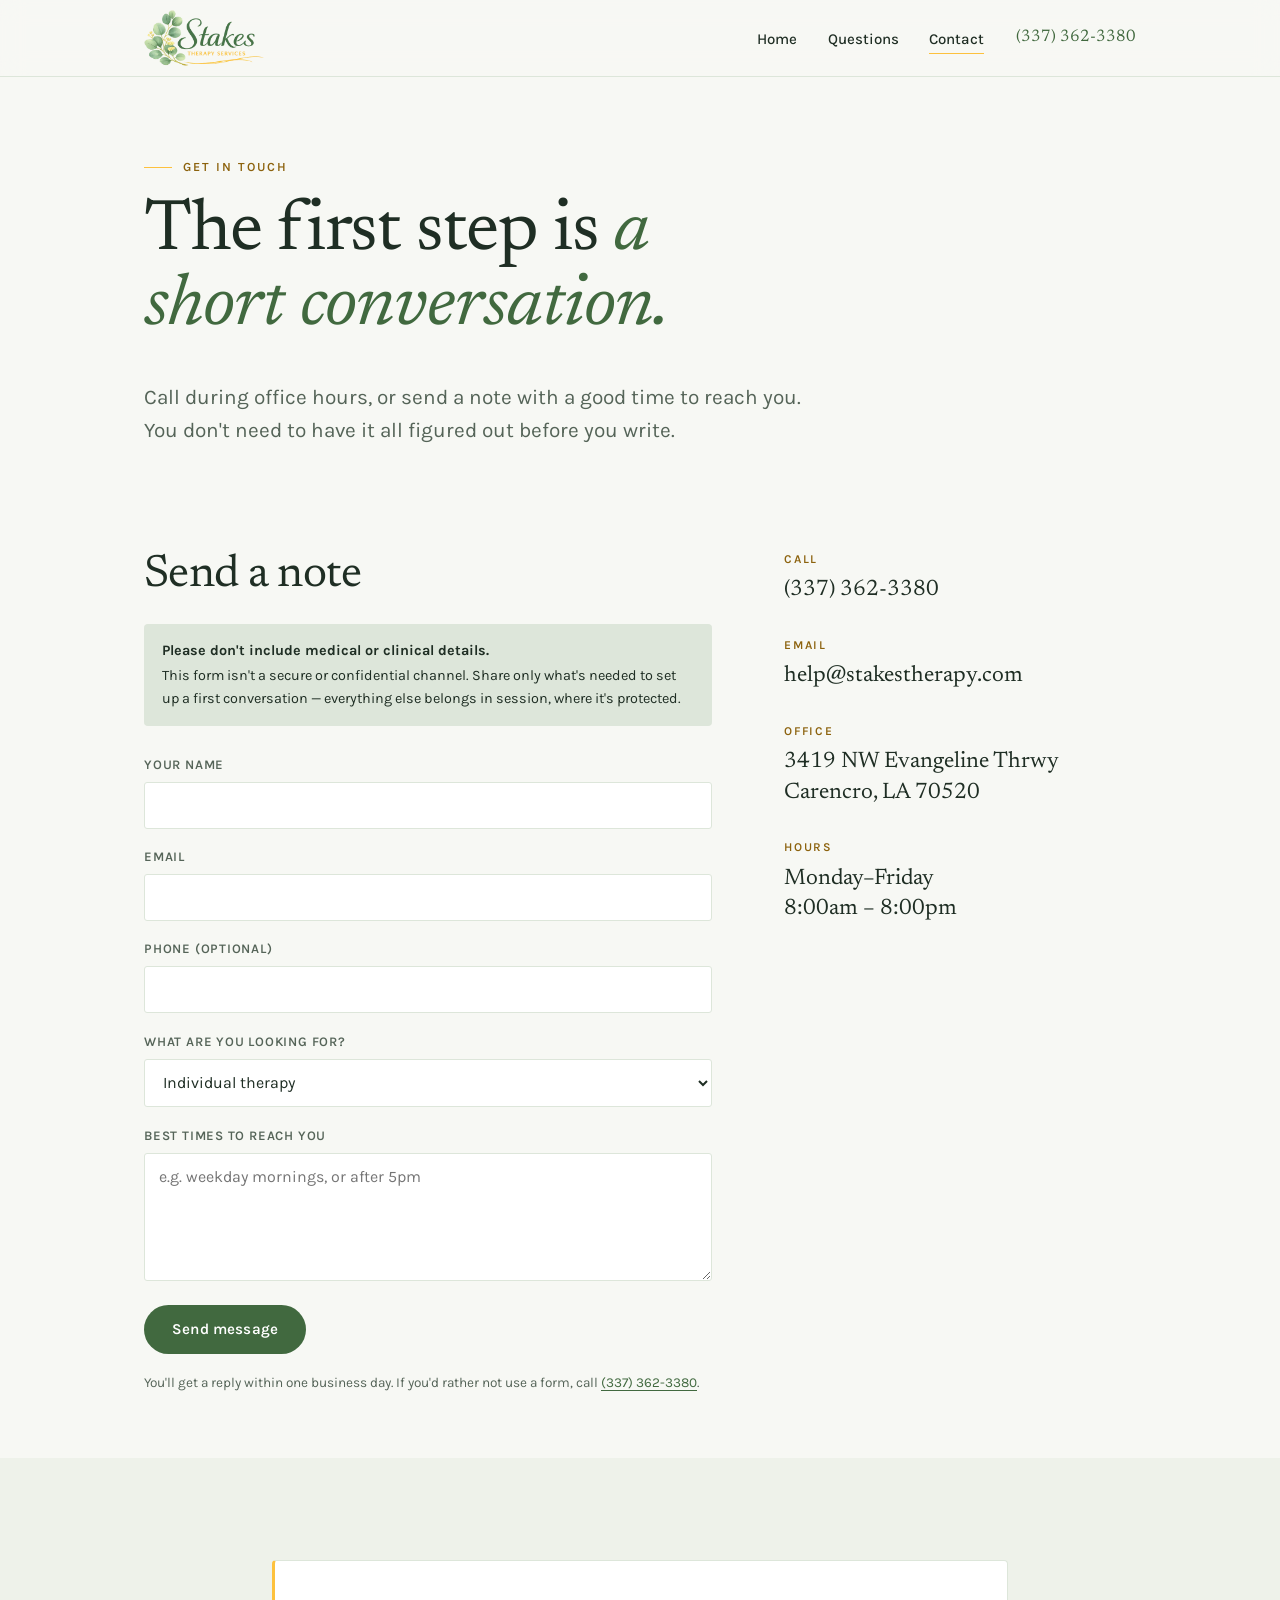
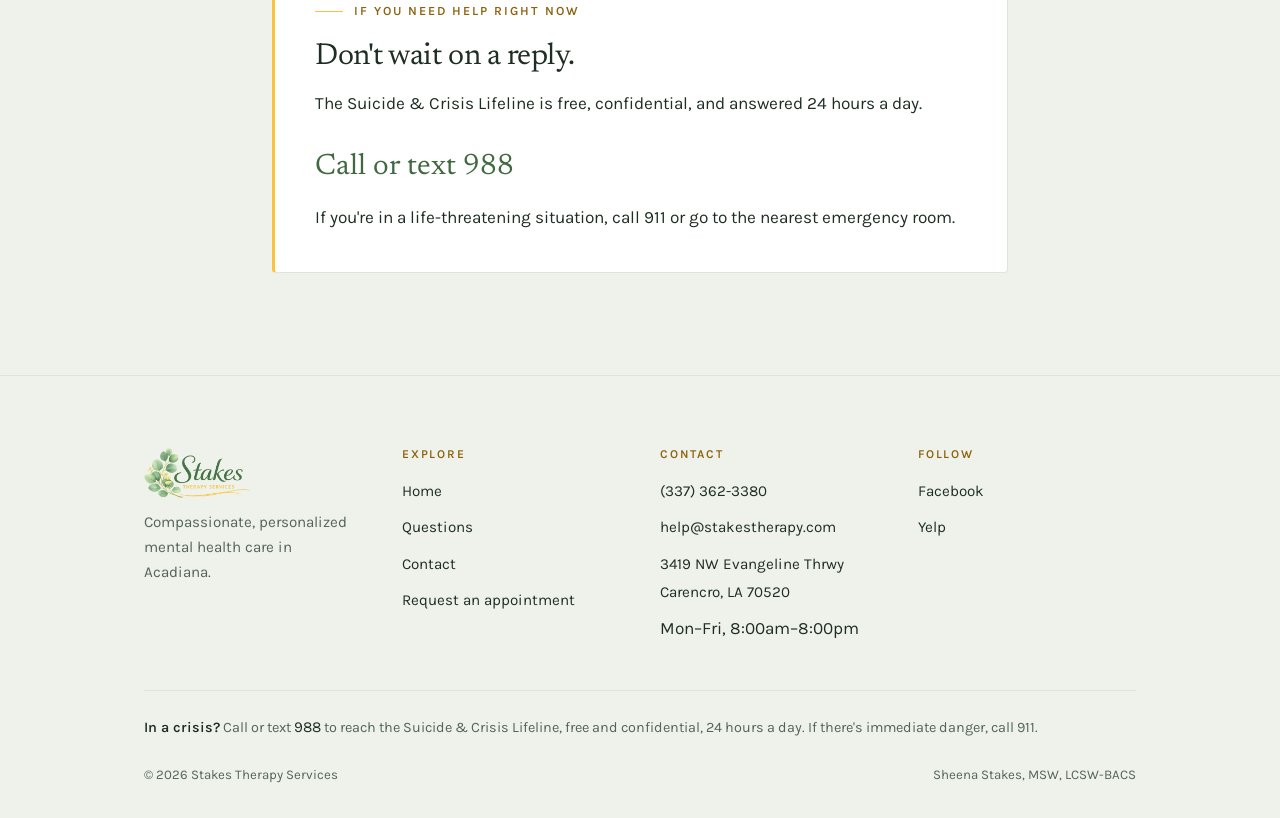
==== contact.html @ 90056694 "Add files via upload" ====
<!DOCTYPE html>
<html lang="en">
<head>
<meta charset="utf-8">
<meta name="viewport" content="width=device-width, initial-scale=1">
<title>Contact — Stakes Therapy Services</title>
<meta name="description" content="Call (337) 362-3380 or email help@stakestherapy.com to schedule with Stakes Therapy Services in Carencro, Louisiana. Monday to Friday, 8:00am to 8:00pm.">
<link rel="canonical" href="https://stakestherapy.com/contact.html">

<link rel="preload" href="assets/fonts/newsreader-latin-wght-normal.woff2" as="font" type="font/woff2" crossorigin>
<link rel="preload" href="assets/fonts/karla-latin-wght-normal.woff2" as="font" type="font/woff2" crossorigin>
<link rel="icon" href="assets/favicon-32.png" sizes="32x32">
<link rel="apple-touch-icon" href="assets/apple-touch-icon.png">
<link rel="stylesheet" href="assets/styles.css">
</head>
<body>

<a class="skip" href="#main">Skip to content</a>

<header class="masthead">
  <div class="wrap masthead__inner">
    <a class="wordmark" href="index.html">
      <picture>
        <source srcset="assets/logo.webp" type="image/webp">
        <img class="logo" src="assets/logo.png" alt="Stakes Therapy Services" width="400" height="186">
      </picture>
    </a>

    <button class="nav-toggle" type="button" aria-expanded="false" aria-controls="nav">Menu</button>

    <nav class="nav" id="nav" aria-label="Main">
      <ul class="nav__links">
        <li><a class="nav__link" href="index.html">Home</a></li>
        <li><a class="nav__link" href="faq.html">Questions</a></li>
        <li><a class="nav__link" href="contact.html" aria-current="page">Contact</a></li>
      </ul>
      <a class="nav__phone" href="tel:+13373623380">(337)&nbsp;362-3380</a>
    </nav>
  </div>
</header>

<main id="main">

  <section class="pagehead">
    <div class="wrap">
      <p class="eyebrow">Get in touch</p>
      <h1>The first step is <span class="accent">a short conversation.</span></h1>
      <p class="lead">
        Call during office hours, or send a note with a good time to reach you.
        You don't need to have it all figured out before you write.
      </p>
    </div>
  </section>

  <section class="section section--tight">
    <div class="wrap split split--flip">

      <!-- Form -->
      <div>
        <h2>Send a note</h2>

        <p class="notice">
          <strong>Please don't include medical or clinical details.</strong>
          This form isn't a secure or confidential channel. Share only what's
          needed to set up a first conversation — everything else belongs in
          session, where it's protected.
        </p>

        <!-- ────────────────────────────────────────────────────────────
             TO MAKE THIS FORM WORK:
             1. Create a free form at https://formspree.io (or Basin,
                Getform — any of them work the same way).
             2. Replace YOUR_FORM_ID below with the ID they give you.
             Until then the form will not deliver. Phone and email
             below always work regardless.
             ──────────────────────────────────────────────────────────── -->
        <form class="form"
              action="https://formspree.io/f/YOUR_FORM_ID"
              method="POST">

          <div class="field">
            <label for="name">Your name</label>
            <input type="text" id="name" name="name" autocomplete="name" required>
          </div>

          <div class="field">
            <label for="email">Email</label>
            <input type="email" id="email" name="email" autocomplete="email" required>
          </div>

          <div class="field">
            <label for="phone">Phone (optional)</label>
            <input type="tel" id="phone" name="phone" autocomplete="tel">
          </div>

          <div class="field">
            <label for="service">What are you looking for?</label>
            <select id="service" name="service">
              <option>Individual therapy</option>
              <option>Couples therapy</option>
              <option>Group therapy</option>
              <option>Clinical supervision &amp; consulting</option>
              <option>Not sure yet</option>
            </select>
          </div>

          <div class="field">
            <label for="message">Best times to reach you</label>
            <textarea id="message" name="message" rows="5" placeholder="e.g. weekday mornings, or after 5pm"></textarea>
          </div>

          <input type="hidden" name="_subject" value="New appointment request — stakestherapy.com">

          <button class="btn btn--solid" type="submit">Send message</button>

          <p class="form__note">
            You'll get a reply within one business day. If you'd rather not use a
            form, call <a href="tel:+13373623380">(337) 362-3380</a>.
          </p>
        </form>
      </div>

      <!-- Details -->
      <div>
        <ul class="info">
          <li>
            <p class="info__label">Call</p>
            <p class="info__value"><a href="tel:+13373623380">(337) 362-3380</a></p>
          </li>
          <li>
            <p class="info__label">Email</p>
            <p class="info__value"><a href="mailto:help@stakestherapy.com">help@stakestherapy.com</a></p>
          </li>
          <li>
            <p class="info__label">Office</p>
            <p class="info__value">
              <a href="https://maps.apple.com/?address=3419%20NW%20Evangeline%20Thrwy,%20Carencro,%20LA%2070520" target="_blank" rel="noopener">
                3419 NW Evangeline Thrwy<br>Carencro, LA 70520
              </a>
            </p>
          </li>
          <li>
            <p class="info__label">Hours</p>
            <p class="info__value">Monday&ndash;Friday<br>8:00am &ndash; 8:00pm</p>
          </li>
        </ul>
      </div>

    </div>
  </section>

  <section class="section section--sunk">
    <div class="wrap wrap--narrow">
      <div class="crisis">
        <p class="eyebrow">If you need help right now</p>
        <h2>Don't wait on a reply.</h2>
        <p>The Suicide &amp; Crisis Lifeline is free, confidential, and answered 24 hours a day.</p>
        <a class="crisis__line" href="tel:988">Call or text 988</a>
        <p>If you're in a life-threatening situation, call 911 or go to the nearest emergency room.</p>
      </div>
    </div>
  </section>

</main>

<footer class="footer">
  <div class="wrap">
    <div class="footer__grid">
      <div>
        <a class="wordmark" href="index.html">
      <picture>
        <source srcset="assets/logo.webp" type="image/webp">
        <img class="logo" src="assets/logo.png" alt="Stakes Therapy Services" width="400" height="186">
      </picture>
    </a>
        <p class="footer__blurb">
          Compassionate, personalized mental health care in Acadiana.
        </p>
      </div>

      <div>
        <h4>Explore</h4>
        <ul>
          <li><a href="index.html">Home</a></li>
          <li><a href="faq.html">Questions</a></li>
          <li><a href="contact.html">Contact</a></li>
          <li><a href="mailto:help@stakestherapy.com?subject=Appointment%20Request">Request an appointment</a></li>
        </ul>
      </div>

      <div>
        <h4>Contact</h4>
        <ul>
          <li><a href="tel:+13373623380">(337) 362-3380</a></li>
          <li><a href="mailto:help@stakestherapy.com">help@stakestherapy.com</a></li>
          <li><a href="https://maps.apple.com/?address=3419%20NW%20Evangeline%20Thrwy,%20Carencro,%20LA%2070520" target="_blank" rel="noopener">3419 NW Evangeline Thrwy<br>Carencro, LA 70520</a></li>
          <li>Mon&ndash;Fri, 8:00am&ndash;8:00pm</li>
        </ul>
      </div>

      <div>
        <h4>Follow</h4>
        <ul>
          <li><a href="https://www.facebook.com/profile.php?id=100075727006683" target="_blank" rel="noopener">Facebook</a></li>
          <li><a href="https://www.yelp.com/biz/stakes-therapy-services-lafayette" target="_blank" rel="noopener">Yelp</a></li>
        </ul>
      </div>
    </div>

    <p class="footer__crisis">
      <strong>In a crisis?</strong> Call or text <a href="tel:988">988</a> to reach the
      Suicide &amp; Crisis Lifeline, free and confidential, 24 hours a day.
      If there's immediate danger, call 911.
    </p>

    <div class="footer__legal">
      <p>&copy; <span id="year">2026</span> Stakes Therapy Services</p>
      <p>Sheena Stakes, MSW, LCSW-BACS</p>
    </div>
  </div>
</footer>

<script>
  var toggle = document.querySelector('.nav-toggle');
  var nav = document.getElementById('nav');
  toggle.addEventListener('click', function () {
    var open = nav.getAttribute('data-open') === 'true';
    nav.setAttribute('data-open', String(!open));
    toggle.setAttribute('aria-expanded', String(!open));
    toggle.textContent = open ? 'Menu' : 'Close';
  });

  document.getElementById('year').textContent = new Date().getFullYear();
</script>

</body>
</html>
---- assets/styles.css ----
/* ==========================================================================
   Stakes Therapy Services
   assets/styles.css
   Palette: sampled from the logo — forest green, amber, daylight paper
   Type:    Newsreader (display) + Karla (body) — self-hosted, no CDN
   ========================================================================== */

/* ---------------------------------------------------------- Typefaces --
   Variable fonts served from this repo. Nothing loads from Google, so the
   site makes zero third-party requests. Both are Open Font License. */

@font-face {
  font-family: "Newsreader";
  font-style: normal;
  font-display: swap;
  font-weight: 200 800;
  src: url("fonts/newsreader-latin-wght-normal.woff2") format("woff2-variations");
}

@font-face {
  font-family: "Newsreader";
  font-style: italic;
  font-display: swap;
  font-weight: 200 800;
  src: url("fonts/newsreader-latin-wght-italic.woff2") format("woff2-variations");
}

@font-face {
  font-family: "Karla";
  font-style: normal;
  font-display: swap;
  font-weight: 200 800;
  src: url("fonts/karla-latin-wght-normal.woff2") format("woff2-variations");
}

:root {
  /* Color */
  --paper:        #F7F8F4;  /* page background — daylight, faint green cast */
  --paper-sunk:   #EEF2EA;  /* alternating band */
  --panel:        #FFFFFF;
  --ink:          #1F2E24;  /* deep forest — body text, not black. 13.4:1 */
  --ink-soft:     #556458;  /* secondary text. 5.9:1 */
  --sage:         #41693F;  /* logo green — links, buttons. 5.9:1 on paper */
  --sage-deep:    #2F5130;  /* hover */
  --sage-pale:    #DDE6DA;  /* washes, rules */

  /* The logo's amber measures 1.5:1 against the paper — lovely as a drawn
     line, unreadable as text. So it is split in two: --gold draws,
     --gold-ink writes. Never set type in --gold. */
  --gold:         #FDC13D;  /* logo amber — DECORATIVE ONLY */
  --gold-ink:     #8C620D;  /* same hue darkened for labels. 5.1:1 */

  /* Type */
  --display: "Newsreader", Georgia, "Times New Roman", serif;
  --body:    "Karla", -apple-system, BlinkMacSystemFont, "Segoe UI", sans-serif;

  /* Space */
  --gutter: clamp(1.25rem, 5vw, 3rem);
  --measure: 68rem;
  --measure-narrow: 40rem;

  /* Motion */
  --ease: cubic-bezier(0.22, 0.61, 0.36, 1);
}

/* --------------------------------------------------------------- Reset -- */

*,
*::before,
*::after { box-sizing: border-box; }

html { -webkit-text-size-adjust: 100%; scroll-behavior: smooth; }

body {
  margin: 0;
  background: var(--paper);
  color: var(--ink);
  font-family: var(--body);
  font-size: clamp(1rem, 0.97rem + 0.16vw, 1.075rem);
  font-weight: 400;
  line-height: 1.65;
  -webkit-font-smoothing: antialiased;
  text-rendering: optimizeLegibility;
}

img { max-width: 100%; display: block; }

a { color: var(--sage); text-decoration-thickness: 1px; text-underline-offset: 0.2em; }
a:hover { color: var(--sage-deep); }

:focus-visible {
  outline: 2px solid var(--sage);
  outline-offset: 3px;
  border-radius: 2px;
}

.skip {
  position: absolute;
  left: -9999px;
  top: 0;
  background: var(--sage);
  color: #fff;
  padding: 0.75rem 1.25rem;
  z-index: 100;
}
.skip:focus { left: 0; }

/* ---------------------------------------------------------- Typography -- */

h1, h2, h3, h4 {
  font-family: var(--display);
  font-weight: 400;
  line-height: 1.12;
  letter-spacing: -0.015em;
  margin: 0 0 0.5em;
  text-wrap: balance;
}

h1 { font-size: clamp(2.5rem, 1.6rem + 4.2vw, 4.5rem); line-height: 1.04; }
h2 { font-size: clamp(1.85rem, 1.35rem + 2.1vw, 2.85rem); }
h3 { font-size: clamp(1.2rem, 1.08rem + 0.5vw, 1.4rem); }

p { margin: 0 0 1.15em; }
p:last-child { margin-bottom: 0; }

.lead {
  font-size: clamp(1.1rem, 1.02rem + 0.42vw, 1.3rem);
  line-height: 1.6;
  color: var(--ink-soft);
}

/* The italic display face is the voice of the brand — used for emphasis
   inside headings, never for whole paragraphs. */
.accent {
  font-style: italic;
  color: var(--sage);
}

.eyebrow {
  font-family: var(--body);
  font-size: 0.78rem;
  font-weight: 600;
  letter-spacing: 0.16em;
  text-transform: uppercase;
  color: var(--gold-ink);
  margin: 0 0 1.1rem;
  display: flex;
  align-items: center;
  gap: 0.7rem;
}
.eyebrow::before {
  content: "";
  width: 1.75rem;
  height: 1px;
  background: var(--gold);
  flex: none;
}
.eyebrow--center { justify-content: center; }

/* ------------------------------------------------------------- Layout -- */

.wrap {
  width: 100%;
  max-width: var(--measure);
  margin-inline: auto;
  padding-inline: var(--gutter);
}

.wrap--narrow { max-width: 52rem; }

.section { padding-block: clamp(3.5rem, 8vw, 6.5rem); }
.section--tight { padding-block: clamp(2.5rem, 5vw, 4rem); }
.section--sunk { background: var(--paper-sunk); }

.rule {
  height: 1px;
  border: 0;
  background: var(--sage-pale);
  margin: 0;
}

/* ------------------------------------------------------------ Buttons -- */

.btn {
  display: inline-flex;
  align-items: center;
  justify-content: center;
  gap: 0.55rem;
  font-family: var(--body);
  font-size: 0.95rem;
  font-weight: 600;
  letter-spacing: 0.01em;
  line-height: 1;
  padding: 1rem 1.7rem;
  border-radius: 999px;
  border: 1px solid transparent;
  text-decoration: none;
  cursor: pointer;
  transition: background-color 0.25s var(--ease),
              color 0.25s var(--ease),
              border-color 0.25s var(--ease),
              transform 0.25s var(--ease);
}

.btn--solid {
  background: var(--sage);
  color: #fff;
}
.btn--solid:hover {
  background: var(--sage-deep);
  color: #fff;
  transform: translateY(-2px);
}

.btn--ghost {
  background: transparent;
  color: var(--ink);
  border-color: var(--sage-pale);
}
.btn--ghost:hover {
  border-color: var(--sage);
  color: var(--sage-deep);
  transform: translateY(-2px);
}

.btn-row {
  display: flex;
  flex-wrap: wrap;
  gap: 0.85rem;
  margin-top: 2rem;
}

/* ------------------------------------------------------------- Header -- */

.masthead {
  position: sticky;
  top: 0;
  z-index: 50;
  background: rgba(247, 248, 244, 0.88);
  backdrop-filter: saturate(180%) blur(12px);
  -webkit-backdrop-filter: saturate(180%) blur(12px);
  border-bottom: 1px solid var(--sage-pale);
}

.masthead__inner {
  display: flex;
  align-items: center;
  justify-content: space-between;
  gap: 1.5rem;
  min-height: 4.75rem;
}

.wordmark {
  display: flex;
  align-items: center;
  text-decoration: none;
  line-height: 0;
  transition: opacity 0.25s var(--ease);
}
.wordmark:hover { opacity: 0.72; }

.logo {
  height: 3.5rem;        /* ~56px — the script holds up cleanly at this size */
  width: auto;
  display: block;
}

.footer .logo { height: 3.1rem; }

@media (max-width: 34rem) {
  .logo { height: 2.9rem; }
}

.nav {
  display: flex;
  align-items: center;
  gap: 2rem;
}

.nav__links {
  display: flex;
  align-items: center;
  gap: 1.9rem;
  list-style: none;
  margin: 0;
  padding: 0;
}

.nav__link {
  font-size: 0.94rem;
  font-weight: 500;
  color: var(--ink);
  text-decoration: none;
  padding-block: 0.35rem;
  border-bottom: 1px solid transparent;
  transition: border-color 0.2s var(--ease), color 0.2s var(--ease);
}
.nav__link:hover { color: var(--sage-deep); border-bottom-color: var(--sage); }
.nav__link[aria-current="page"] { border-bottom-color: var(--gold); }

.nav__phone {
  font-family: var(--display);
  font-size: 1.05rem;
  color: var(--sage);
  text-decoration: none;
  white-space: nowrap;
}
.nav__phone:hover { color: var(--sage-deep); }

.nav-toggle {
  display: none;
  background: none;
  border: 1px solid var(--sage-pale);
  border-radius: 999px;
  padding: 0.55rem 1rem;
  font-family: var(--body);
  font-size: 0.85rem;
  font-weight: 600;
  color: var(--ink);
  cursor: pointer;
}

/* --------------------------------------------------- Hero + breathing -- */

.hero {
  position: relative;
  overflow: hidden;
  padding-block: clamp(4rem, 11vw, 8.5rem) clamp(3.5rem, 9vw, 7rem);
}

.hero__inner {
  position: relative;
  z-index: 2;
  max-width: 42rem;
}

.hero__sub {
  max-width: 34rem;
  margin-top: 1.5rem;
}

/* SIGNATURE ELEMENT
   Concentric rings on a true box-breathing cycle: 4s in, 4s hold,
   4s out, 4s hold. Ambient and unlabelled — the rhythm does the work.
   Grounding exercises are part of this practice's own vocabulary. */
.breath {
  position: absolute;
  top: 50%;
  right: -6vw;
  translate: 0 -50%;
  width: min(42rem, 58vw);
  aspect-ratio: 1;
  pointer-events: none;
  z-index: 1;
}

.breath__ring {
  position: absolute;
  inset: 0;
  border-radius: 50%;
  border: 1px solid var(--sage);
  opacity: 0.18;
  animation: breathe 16s var(--ease) infinite;
}
.breath__ring:nth-child(2) { inset: 12%; animation-delay: -0.6s; opacity: 0.14; }
.breath__ring:nth-child(3) { inset: 24%; animation-delay: -1.2s; opacity: 0.1; }
.breath__ring:nth-child(4) {
  inset: 34%;
  border: 0;
  background: radial-gradient(circle at 40% 35%, var(--sage-pale), transparent 72%);
  opacity: 0.75;
  animation-delay: -1.8s;
}

@keyframes breathe {
  0%   { transform: scale(0.84); }  /* rest */
  25%  { transform: scale(1.04); }  /* inhale, 4s */
  50%  { transform: scale(1.04); }  /* hold, 4s */
  75%  { transform: scale(0.84); }  /* exhale, 4s */
  100% { transform: scale(0.84); }  /* hold, 4s */
}

/* ---------------------------------------------------------- Card grid -- */

.grid {
  display: grid;
  gap: 1.25rem;
  grid-template-columns: repeat(auto-fit, minmax(15.5rem, 1fr));
  margin-top: 2.75rem;
}

.card {
  background: var(--panel);
  border: 1px solid var(--sage-pale);
  border-radius: 4px;
  padding: 2rem 1.75rem;
}

.card h3 { margin-bottom: 0.55rem; }

.card__meta {
  font-size: 0.83rem;
  line-height: 1.55;
  color: var(--ink-soft);
  margin: 0;
}

.card__mark {
  font-family: var(--display);
  font-style: italic;
  font-size: 1.15rem;
  color: var(--gold-ink);
  display: block;
  margin-bottom: 0.9rem;
}

/* ------------------------------------------------------------ Roster -- */
/* Lighter alternative to .grid — hairline rules instead of boxes, so two
   list-like sections in a row don't read as the same component twice. */

.roster {
  display: grid;
  gap: 0 2.5rem;
  grid-template-columns: repeat(auto-fit, minmax(14rem, 1fr));
  margin-top: 2.5rem;
}

.roster__item {
  border-top: 1px solid var(--sage);
  padding-top: 1.1rem;
}

.roster__item h3 { margin-bottom: 0.4rem; }

.roster__item p {
  font-size: 0.93rem;
  line-height: 1.6;
  color: var(--ink-soft);
  margin: 0 0 2rem;
}

/* -------------------------------------------------------- Two-column -- */

.split {
  display: grid;
  gap: clamp(2rem, 6vw, 4.5rem);
  align-items: start;
  grid-template-columns: minmax(0, 1fr);
}

@media (min-width: 62rem) {
  .split { grid-template-columns: 22rem minmax(0, 1fr); }
  .split--flip { grid-template-columns: minmax(0, 1fr) 22rem; }
}

/* -------------------------------------------------- Credentials panel -- */
/* Sits where a portrait would. Credentials are the first thing people
   check when choosing a therapist, so this earns the column on its own. */

.creds {
  border-top: 2px solid var(--sage);
  padding-top: 1.4rem;
}

.creds__name {
  font-family: var(--display);
  font-size: clamp(1.5rem, 1.3rem + 0.8vw, 1.9rem);
  line-height: 1.15;
  margin: 0;
}

.creds__post {
  font-size: 0.8rem;
  font-weight: 600;
  letter-spacing: 0.13em;
  text-transform: uppercase;
  color: var(--gold-ink);
  margin: 0.45rem 0 0;
}

.creds__list {
  margin: 1.9rem 0 0;
  display: grid;
  gap: 0;
}

.creds__list dt {
  font-size: 0.7rem;
  font-weight: 600;
  letter-spacing: 0.15em;
  text-transform: uppercase;
  color: var(--ink-soft);
  padding-top: 1.1rem;
  border-top: 1px solid var(--sage-pale);
}

.creds__list dd {
  font-family: var(--display);
  font-size: 1.02rem;
  line-height: 1.45;
  color: var(--ink);
  margin: 0.3rem 0 1.15rem;
}

/* --------------------------------------------------------- Form notice -- */

.notice {
  background: var(--sage-pale);
  border-radius: 4px;
  padding: 1rem 1.15rem;
  font-size: 0.9rem;
  line-height: 1.55;
  color: var(--ink);
  margin: 0 0 1.75rem;
}
.notice strong { display: block; margin-bottom: 0.2rem; }

/* --------------------------------------------------------- Checklist -- */

.checklist {
  list-style: none;
  margin: 1.75rem 0 0;
  padding: 0;
  display: grid;
  gap: 0.7rem 1.75rem;
  grid-template-columns: repeat(auto-fit, minmax(13rem, 1fr));
}

.checklist li {
  position: relative;
  padding-left: 1.6rem;
  font-size: 0.98rem;
  line-height: 1.5;
}
.checklist li::before {
  content: "";
  position: absolute;
  left: 0;
  top: 0.6em;
  width: 0.55rem;
  height: 0.55rem;
  border: 1px solid var(--sage);
  border-radius: 50%;
}

/* ------------------------------------------------------------- Quote -- */

.quote {
  font-family: var(--display);
  font-style: italic;
  font-size: clamp(1.35rem, 1.05rem + 1.3vw, 2rem);
  line-height: 1.35;
  color: var(--ink);
  max-width: 34rem;
  margin: 0 auto;
  text-align: center;
  text-wrap: balance;
}
.quote__by {
  display: block;
  font-family: var(--body);
  font-style: normal;
  font-size: 0.8rem;
  font-weight: 600;
  letter-spacing: 0.14em;
  text-transform: uppercase;
  color: var(--ink-soft);
  margin-top: 1.75rem;
}

/* --------------------------------------------------------- Page head -- */

.pagehead { padding-block: clamp(3rem, 7vw, 5rem) clamp(1.5rem, 3vw, 2.5rem); }
.pagehead h1 { max-width: 20ch; }
.pagehead .lead { max-width: 42rem; margin-top: 1.25rem; }

/* ----------------------------------------------------------- Details -- */

.faq { max-width: var(--measure-narrow); }
.faq--wide { max-width: 46rem; }

.qa {
  border-bottom: 1px solid var(--sage-pale);
}
.qa:first-of-type { border-top: 1px solid var(--sage-pale); }

.qa summary {
  display: flex;
  align-items: flex-start;
  justify-content: space-between;
  gap: 1.5rem;
  padding: 1.4rem 0;
  cursor: pointer;
  list-style: none;
  font-family: var(--display);
  font-size: clamp(1.1rem, 1.02rem + 0.4vw, 1.32rem);
  line-height: 1.3;
  color: var(--ink);
}
.qa summary::-webkit-details-marker { display: none; }
.qa summary:hover { color: var(--sage-deep); }

.qa summary::after {
  content: "+";
  font-family: var(--body);
  font-size: 1.4rem;
  font-weight: 400;
  line-height: 1;
  color: var(--sage);
  flex: none;
  transition: transform 0.3s var(--ease);
}
.qa[open] summary::after { transform: rotate(45deg); }

.qa__body {
  padding-bottom: 1.75rem;
  max-width: 44rem;
  color: var(--ink-soft);
}
.qa__body ul { margin: 0.5rem 0 0; padding-left: 1.1rem; }
.qa__body li { margin-bottom: 0.4rem; }

/* -------------------------------------------------------- Crisis note -- */

.crisis {
  background: var(--panel);
  border: 1px solid var(--sage-pale);
  border-left: 3px solid var(--gold);
  border-radius: 4px;
  padding: clamp(1.6rem, 4vw, 2.5rem);
}
.crisis h2 { font-size: clamp(1.4rem, 1.2rem + 0.9vw, 1.9rem); }
.crisis__line {
  font-family: var(--display);
  font-size: clamp(1.4rem, 1.15rem + 1vw, 1.85rem);
  color: var(--sage);
  text-decoration: none;
  display: inline-block;
  margin-block: 0.35rem 0.75rem;
}
.crisis__line:hover { color: var(--sage-deep); text-decoration: underline; }

/* ------------------------------------------------------- Contact info -- */

.info {
  list-style: none;
  margin: 0;
  padding: 0;
  display: grid;
  gap: 1.9rem;
}

.info__label {
  font-size: 0.75rem;
  font-weight: 600;
  letter-spacing: 0.15em;
  text-transform: uppercase;
  color: var(--gold-ink);
  margin: 0 0 0.35rem;
}

.info__value {
  font-family: var(--display);
  font-size: clamp(1.15rem, 1.05rem + 0.5vw, 1.4rem);
  line-height: 1.35;
  color: var(--ink);
  margin: 0;
}
.info__value a { color: var(--ink); text-decoration: none; }
.info__value a:hover { color: var(--sage-deep); text-decoration: underline; }

/* --------------------------------------------------------------- Form -- */

.form { display: grid; gap: 1.1rem; }

.field { display: grid; gap: 0.4rem; }

.field label {
  font-size: 0.82rem;
  font-weight: 600;
  letter-spacing: 0.06em;
  text-transform: uppercase;
  color: var(--ink-soft);
}

.field input,
.field select,
.field textarea {
  font-family: var(--body);
  font-size: 1rem;
  color: var(--ink);
  background: var(--panel);
  border: 1px solid var(--sage-pale);
  border-radius: 3px;
  padding: 0.8rem 0.9rem;
  width: 100%;
  transition: border-color 0.2s var(--ease);
}
.field input:focus,
.field select:focus,
.field textarea:focus { border-color: var(--sage); outline-offset: 1px; }

.field textarea { resize: vertical; min-height: 8rem; }

.form__note {
  font-size: 0.85rem;
  color: var(--ink-soft);
  margin: 0;
}

.form .btn { justify-self: start; margin-top: 0.4rem; }

/* ------------------------------------------------------------- Footer -- */

.footer {
  background: var(--paper-sunk);
  border-top: 1px solid var(--sage-pale);
  padding-block: clamp(3rem, 6vw, 4.5rem) 2rem;
  margin-top: auto;
}

.footer__grid {
  display: grid;
  gap: 2.5rem;
  grid-template-columns: repeat(auto-fit, minmax(13rem, 1fr));
}

.footer h4 {
  font-family: var(--body);
  font-size: 0.75rem;
  font-weight: 600;
  letter-spacing: 0.15em;
  text-transform: uppercase;
  color: var(--gold-ink);
  margin: 0 0 0.9rem;
}

.footer ul { list-style: none; margin: 0; padding: 0; display: grid; gap: 0.5rem; }

.footer a { color: var(--ink); text-decoration: none; font-size: 0.95rem; }
.footer a:hover { color: var(--sage-deep); text-decoration: underline; }

.footer__blurb {
  font-size: 0.95rem;
  color: var(--ink-soft);
  max-width: 22rem;
  margin-top: 0.75rem;
}

.footer__crisis {
  margin-top: 3rem;
  padding-top: 1.5rem;
  border-top: 1px solid var(--sage-pale);
  font-size: 0.9rem;
  color: var(--ink-soft);
}
.footer__crisis strong { color: var(--ink); font-weight: 600; }

.footer__legal {
  margin-top: 1.5rem;
  font-size: 0.83rem;
  color: var(--ink-soft);
  display: flex;
  flex-wrap: wrap;
  gap: 0.4rem 1.25rem;
  justify-content: space-between;
}
.footer__legal p { margin: 0; }

/* ------------------------------------------------------------ Mobile -- */

@media (max-width: 54rem) {
  .nav-toggle { display: block; }

  .nav {
    position: absolute;
    top: 100%;
    left: 0;
    right: 0;
    background: var(--paper);
    border-bottom: 1px solid var(--sage-pale);
    flex-direction: column;
    align-items: stretch;
    gap: 0;
    padding: 0.5rem var(--gutter) 1.5rem;
    display: none;
  }
  .nav[data-open="true"] { display: flex; }

  .nav__links {
    flex-direction: column;
    align-items: stretch;
    gap: 0;
  }
  .nav__link {
    padding: 0.9rem 0;
    border-bottom: 1px solid var(--sage-pale);
    font-size: 1.05rem;
  }
  .nav__link:hover { border-bottom-color: var(--sage-pale); }
  .nav__link[aria-current="page"] { color: var(--sage); }

  .nav__phone { padding-top: 1.1rem; font-size: 1.25rem; }

  .breath { right: -28vw; width: 34rem; opacity: 0.7; }
}

/* --------------------------------------------------- Reduced motion -- */

@media (prefers-reduced-motion: reduce) {
  html { scroll-behavior: auto; }
  .breath__ring { animation: none; transform: scale(0.95); }
  *, *::before, *::after {
    animation-duration: 0.01ms !important;
    animation-iteration-count: 1 !important;
    transition-duration: 0.01ms !important;
  }
}

/* --------------------------------------------------------------- Print -- */

@media print {
  .masthead, .breath, .nav-toggle { display: none; }
  body { background: #fff; }
}
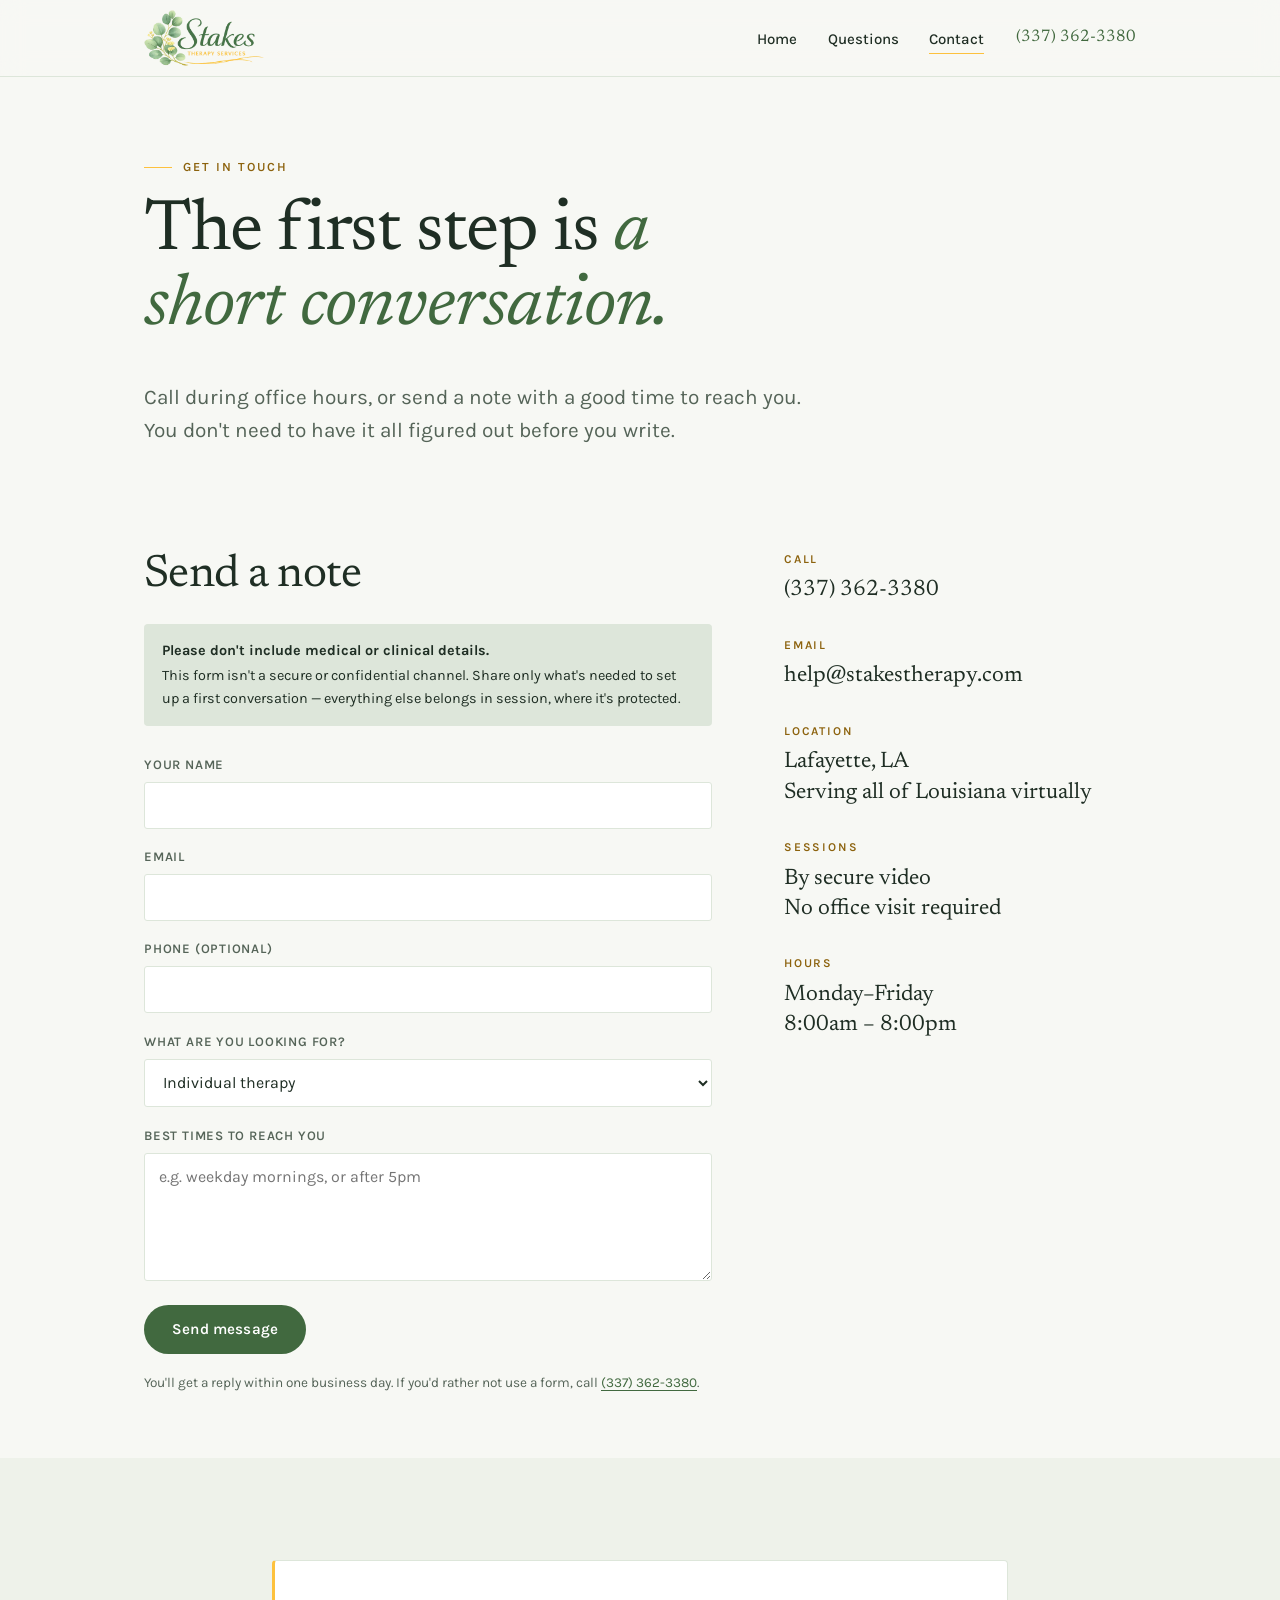
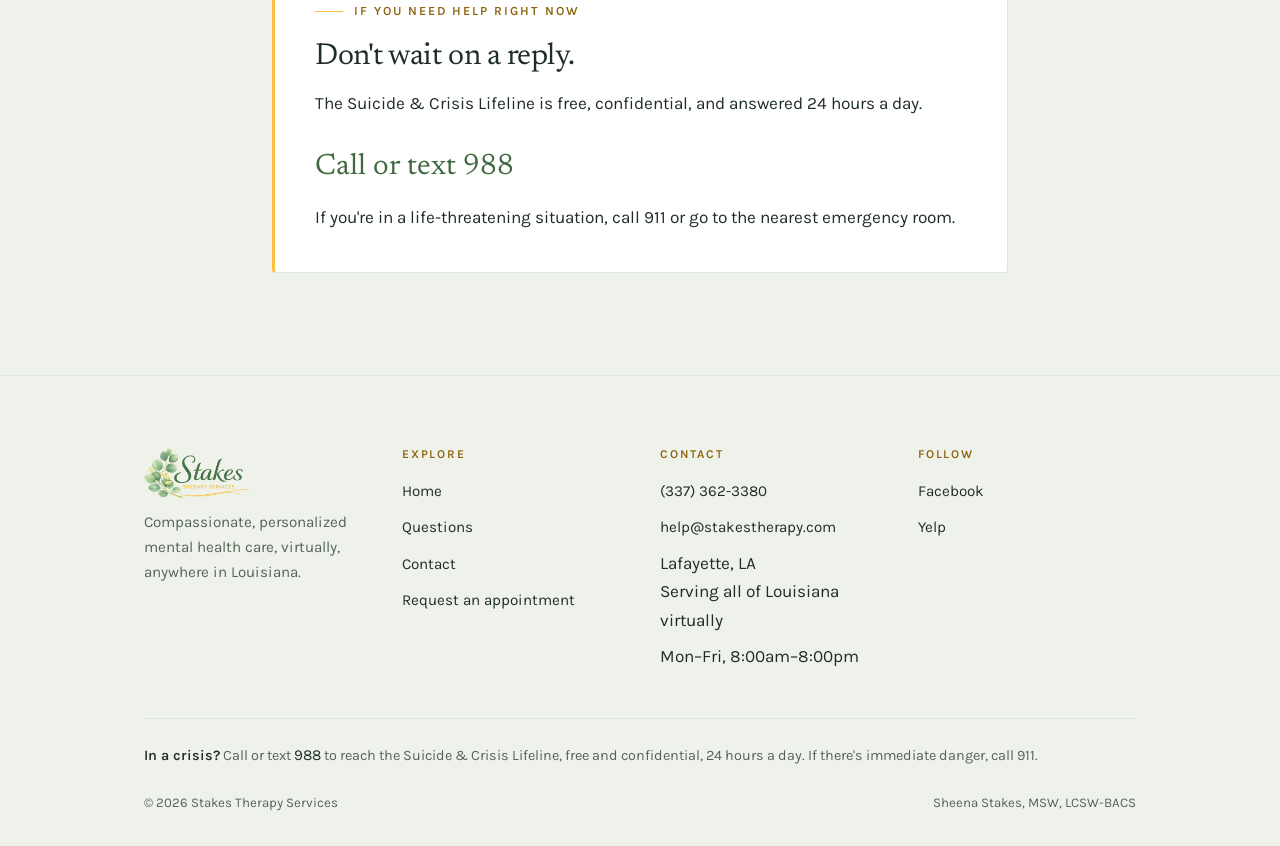
==== commit 88660943: "Add" ====
--- a/contact.html
+++ b/contact.html
@@ -4,7 +4,7 @@
 <meta charset="utf-8">
 <meta name="viewport" content="width=device-width, initial-scale=1">
 <title>Contact — Stakes Therapy Services</title>
-<meta name="description" content="Call (337) 362-3380 or email help@stakestherapy.com to schedule with Stakes Therapy Services in Carencro, Louisiana. Monday to Friday, 8:00am to 8:00pm.">
+<meta name="description" content="Call (337) 362-3380 or email help@stakestherapy.com to schedule with Stakes Therapy Services — telehealth sessions available throughout Louisiana. Monday to Friday, 8:00am to 8:00pm.">
 <link rel="canonical" href="https://stakestherapy.com/contact.html">
 
 <link rel="preload" href="assets/fonts/newsreader-latin-wght-normal.woff2" as="font" type="font/woff2" crossorigin>
@@ -132,12 +132,12 @@
             <p class="info__value"><a href="mailto:help@stakestherapy.com">help@stakestherapy.com</a></p>
           </li>
           <li>
-            <p class="info__label">Office</p>
-            <p class="info__value">
-              <a href="https://maps.apple.com/?address=3419%20NW%20Evangeline%20Thrwy,%20Carencro,%20LA%2070520" target="_blank" rel="noopener">
-                3419 NW Evangeline Thrwy<br>Carencro, LA 70520
-              </a>
-            </p>
+            <p class="info__label">Location</p>
+            <p class="info__value">Lafayette, LA<br>Serving all of Louisiana virtually</p>
+          </li>
+          <li>
+            <p class="info__label">Sessions</p>
+            <p class="info__value">By secure video<br>No office visit required</p>
           </li>
           <li>
             <p class="info__label">Hours</p>
@@ -174,7 +174,7 @@
       </picture>
     </a>
         <p class="footer__blurb">
-          Compassionate, personalized mental health care in Acadiana.
+          Compassionate, personalized mental health care, virtually, anywhere in Louisiana.
         </p>
       </div>
 
@@ -193,7 +193,7 @@
         <ul>
           <li><a href="tel:+13373623380">(337) 362-3380</a></li>
           <li><a href="mailto:help@stakestherapy.com">help@stakestherapy.com</a></li>
-          <li><a href="https://maps.apple.com/?address=3419%20NW%20Evangeline%20Thrwy,%20Carencro,%20LA%2070520" target="_blank" rel="noopener">3419 NW Evangeline Thrwy<br>Carencro, LA 70520</a></li>
+          <li>Lafayette, LA<br>Serving all of Louisiana virtually</li>
           <li>Mon&ndash;Fri, 8:00am&ndash;8:00pm</li>
         </ul>
       </div>
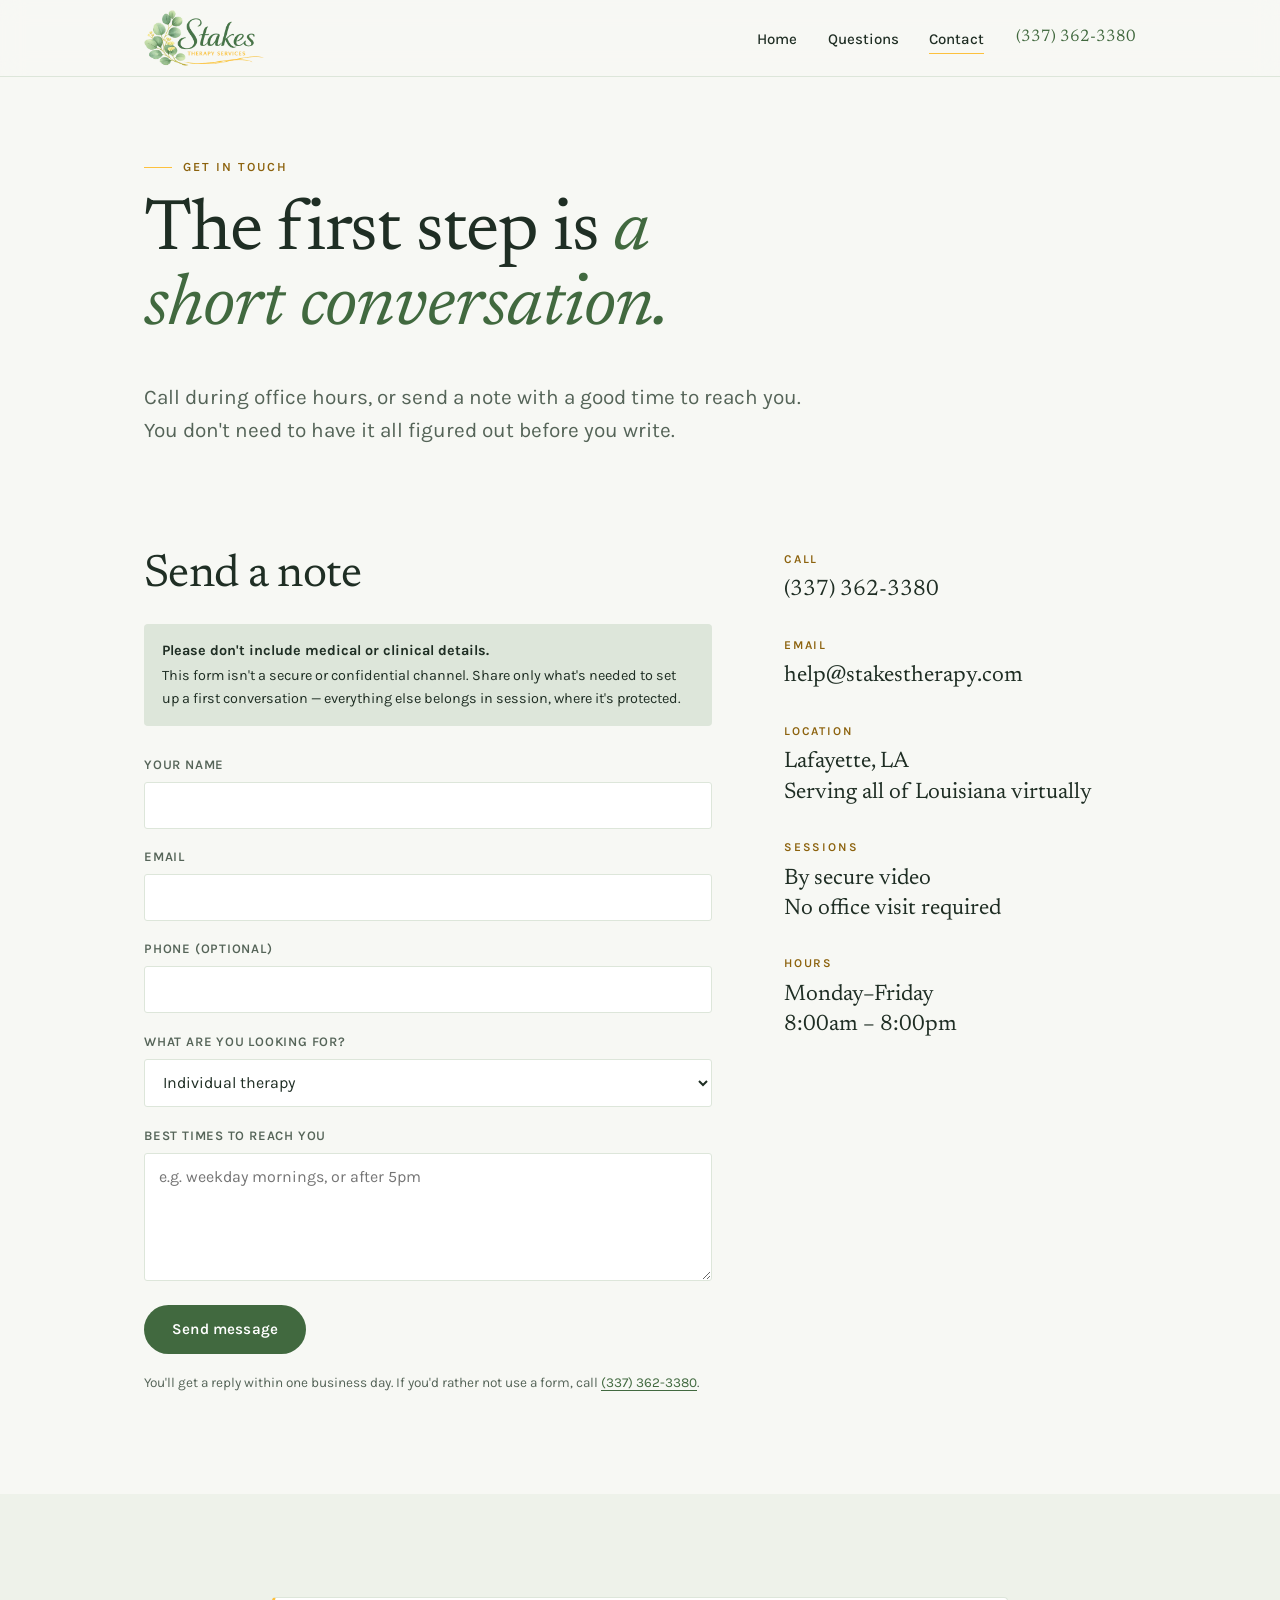
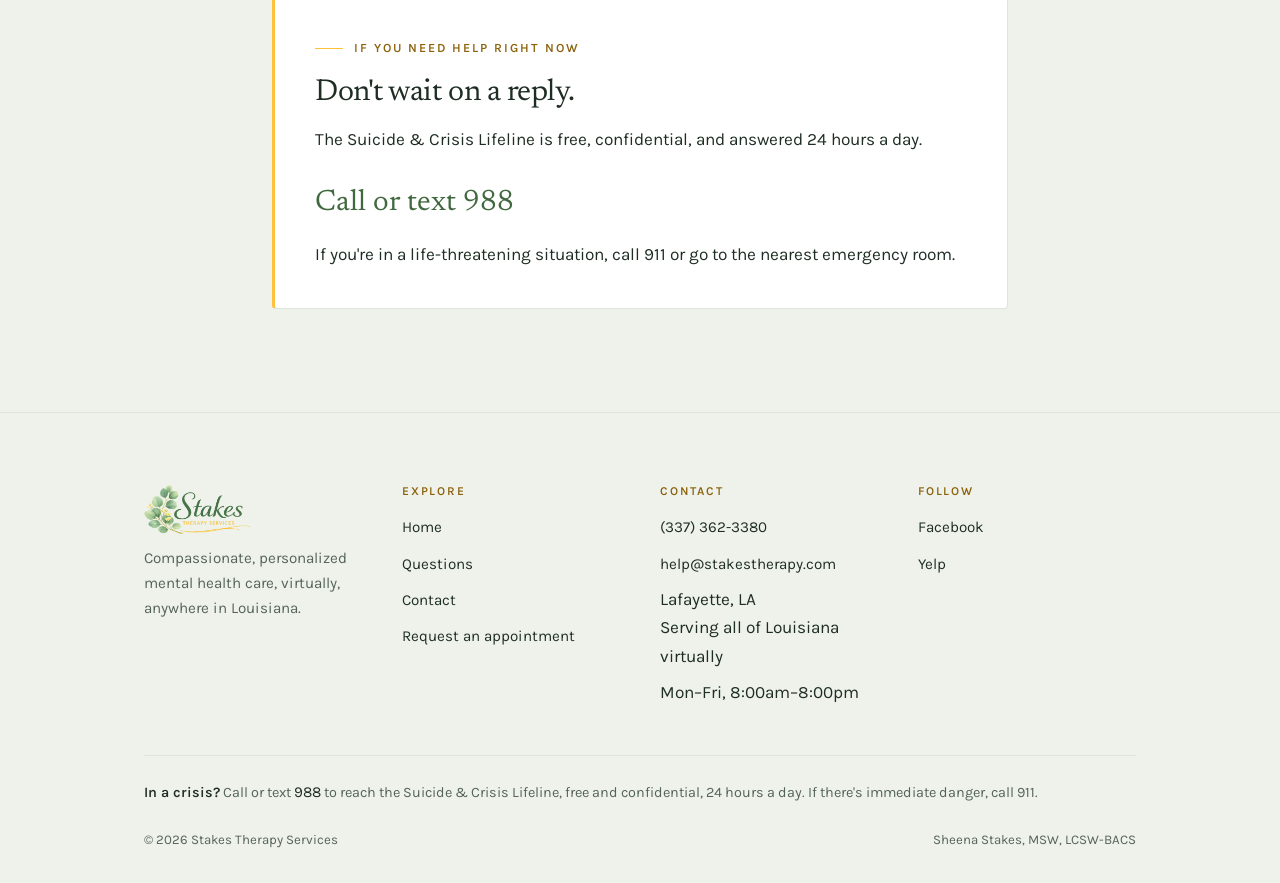
==== commit 56952640: "Add AJAX" ====
--- a/contact.html
+++ b/contact.html
@@ -73,51 +73,60 @@
              2. Replace YOUR_FORM_ID below with the ID they give you.
              Until then the form will not deliver. Phone and email
              below always work regardless.
+
+             This submits via JavaScript (fetch) instead of a normal page
+             post, so there's no redirect and no page reload — the form
+             swaps in place for a thank-you message. See the script at
+             the bottom of this file for the mechanics.
              ──────────────────────────────────────────────────────────── -->
-        <form class="form"
-              action="https://formspree.io/f/YOUR_FORM_ID"
-              method="POST">
-
-          <div class="field">
-            <label for="name">Your name</label>
-            <input type="text" id="name" name="name" autocomplete="name" required>
-          </div>
-
-          <div class="field">
-            <label for="email">Email</label>
-            <input type="email" id="email" name="email" autocomplete="email" required>
-          </div>
-
-          <div class="field">
-            <label for="phone">Phone (optional)</label>
-            <input type="tel" id="phone" name="phone" autocomplete="tel">
-          </div>
-
-          <div class="field">
-            <label for="service">What are you looking for?</label>
-            <select id="service" name="service">
-              <option>Individual therapy</option>
-              <option>Couples therapy</option>
-              <option>Group therapy</option>
-              <option>Clinical supervision &amp; consulting</option>
-              <option>Not sure yet</option>
-            </select>
-          </div>
-
-          <div class="field">
-            <label for="message">Best times to reach you</label>
-            <textarea id="message" name="message" rows="5" placeholder="e.g. weekday mornings, or after 5pm"></textarea>
-          </div>
-
-          <input type="hidden" name="_subject" value="New appointment request — stakestherapy.com">
-
-          <button class="btn btn--solid" type="submit">Send message</button>
-
-          <p class="form__note">
-            You'll get a reply within one business day. If you'd rather not use a
-            form, call <a href="tel:+13373623380">(337) 362-3380</a>.
-          </p>
-        </form>
+        <div id="contact-form-wrap">
+          <form class="form" id="contact-form"
+                action="https://formspree.io/f/YOUR_FORM_ID"
+                method="POST">
+
+            <div class="field">
+              <label for="name">Your name</label>
+              <input type="text" id="name" name="name" autocomplete="name" required>
+            </div>
+
+            <div class="field">
+              <label for="email">Email</label>
+              <input type="email" id="email" name="email" autocomplete="email" required>
+            </div>
+
+            <div class="field">
+              <label for="phone">Phone (optional)</label>
+              <input type="tel" id="phone" name="phone" autocomplete="tel">
+            </div>
+
+            <div class="field">
+              <label for="service">What are you looking for?</label>
+              <select id="service" name="service">
+                <option>Individual therapy</option>
+                <option>Couples therapy</option>
+                <option>Group therapy</option>
+                <option>Clinical supervision &amp; consulting</option>
+                <option>Not sure yet</option>
+              </select>
+            </div>
+
+            <div class="field">
+              <label for="message">Best times to reach you</label>
+              <textarea id="message" name="message" rows="5" placeholder="e.g. weekday mornings, or after 5pm"></textarea>
+            </div>
+
+            <input type="hidden" name="_subject" value="New appointment request — stakestherapy.com">
+
+            <button class="btn btn--solid" type="submit" id="contact-submit">Send message</button>
+
+            <p class="form__note">
+              You'll get a reply within one business day. If you'd rather not use a
+              form, call <a href="tel:+13373623380">(337) 362-3380</a>.
+            </p>
+
+            <p class="form__status" id="form-status" role="status" aria-live="polite"></p>
+          </form>
+        </div>
       </div>
 
       <!-- Details -->
@@ -231,6 +240,56 @@
   });
 
   document.getElementById('year').textContent = new Date().getFullYear();
+
+  // Contact form — submits in the background so the page never leaves
+  // contact.html. Formspree's free plan ignores redirect instructions,
+  // so this replaces the form in place instead of navigating anywhere.
+  var form = document.getElementById('contact-form');
+  var formStatus = document.getElementById('form-status');
+  var submitBtn = document.getElementById('contact-submit');
+  var wrap = document.getElementById('contact-form-wrap');
+
+  form.addEventListener('submit', function (e) {
+    e.preventDefault();
+
+    formStatus.textContent = '';
+    formStatus.className = 'form__status';
+    submitBtn.disabled = true;
+    submitBtn.textContent = 'Sending…';
+
+    fetch(form.action, {
+      method: 'POST',
+      body: new FormData(form),
+      headers: { 'Accept': 'application/json' }
+    })
+      .then(function (response) {
+        if (response.ok) {
+          wrap.innerHTML =
+            '<div class="form__success">' +
+              '<p class="eyebrow">Message sent</p>' +
+              '<h3>Thank you — we\'ll be in touch soon.</h3>' +
+              '<p>You\'ll hear back within one business day. If it\'s urgent, ' +
+              'call <a href="tel:+13373623380">(337) 362-3380</a> during office hours.</p>' +
+            '</div>';
+          wrap.setAttribute('tabindex', '-1');
+          wrap.focus();
+        } else {
+          return response.json().then(function (data) {
+            throw new Error(
+              (data && data.errors && data.errors.map(function (er) { return er.message; }).join(', ')) ||
+              'Something went wrong.'
+            );
+          });
+        }
+      })
+      .catch(function () {
+        formStatus.textContent =
+          'Something went wrong sending that — please call (337) 362-3380 or email help@stakestherapy.com instead.';
+        formStatus.className = 'form__status form__status--error';
+        submitBtn.disabled = false;
+        submitBtn.textContent = 'Send message';
+      });
+  });
 </script>
 
 </body>
--- a/assets/styles.css
+++ b/assets/styles.css
@@ -710,6 +710,21 @@
 
 .form .btn { justify-self: start; margin-top: 0.4rem; }
 
+.form__status {
+  font-size: 0.9rem;
+  line-height: 1.5;
+  min-height: 1.3em;
+}
+.form__status--error { color: #A23B2E; }
+
+.form__success {
+  border-top: 2px solid var(--sage);
+  padding-top: 1.4rem;
+}
+.form__success h3 { margin-bottom: 0.6rem; }
+.form__success p { color: var(--ink-soft); }
+.form__success:focus { outline: none; }
+
 /* ------------------------------------------------------------- Footer -- */
 
 .footer {
